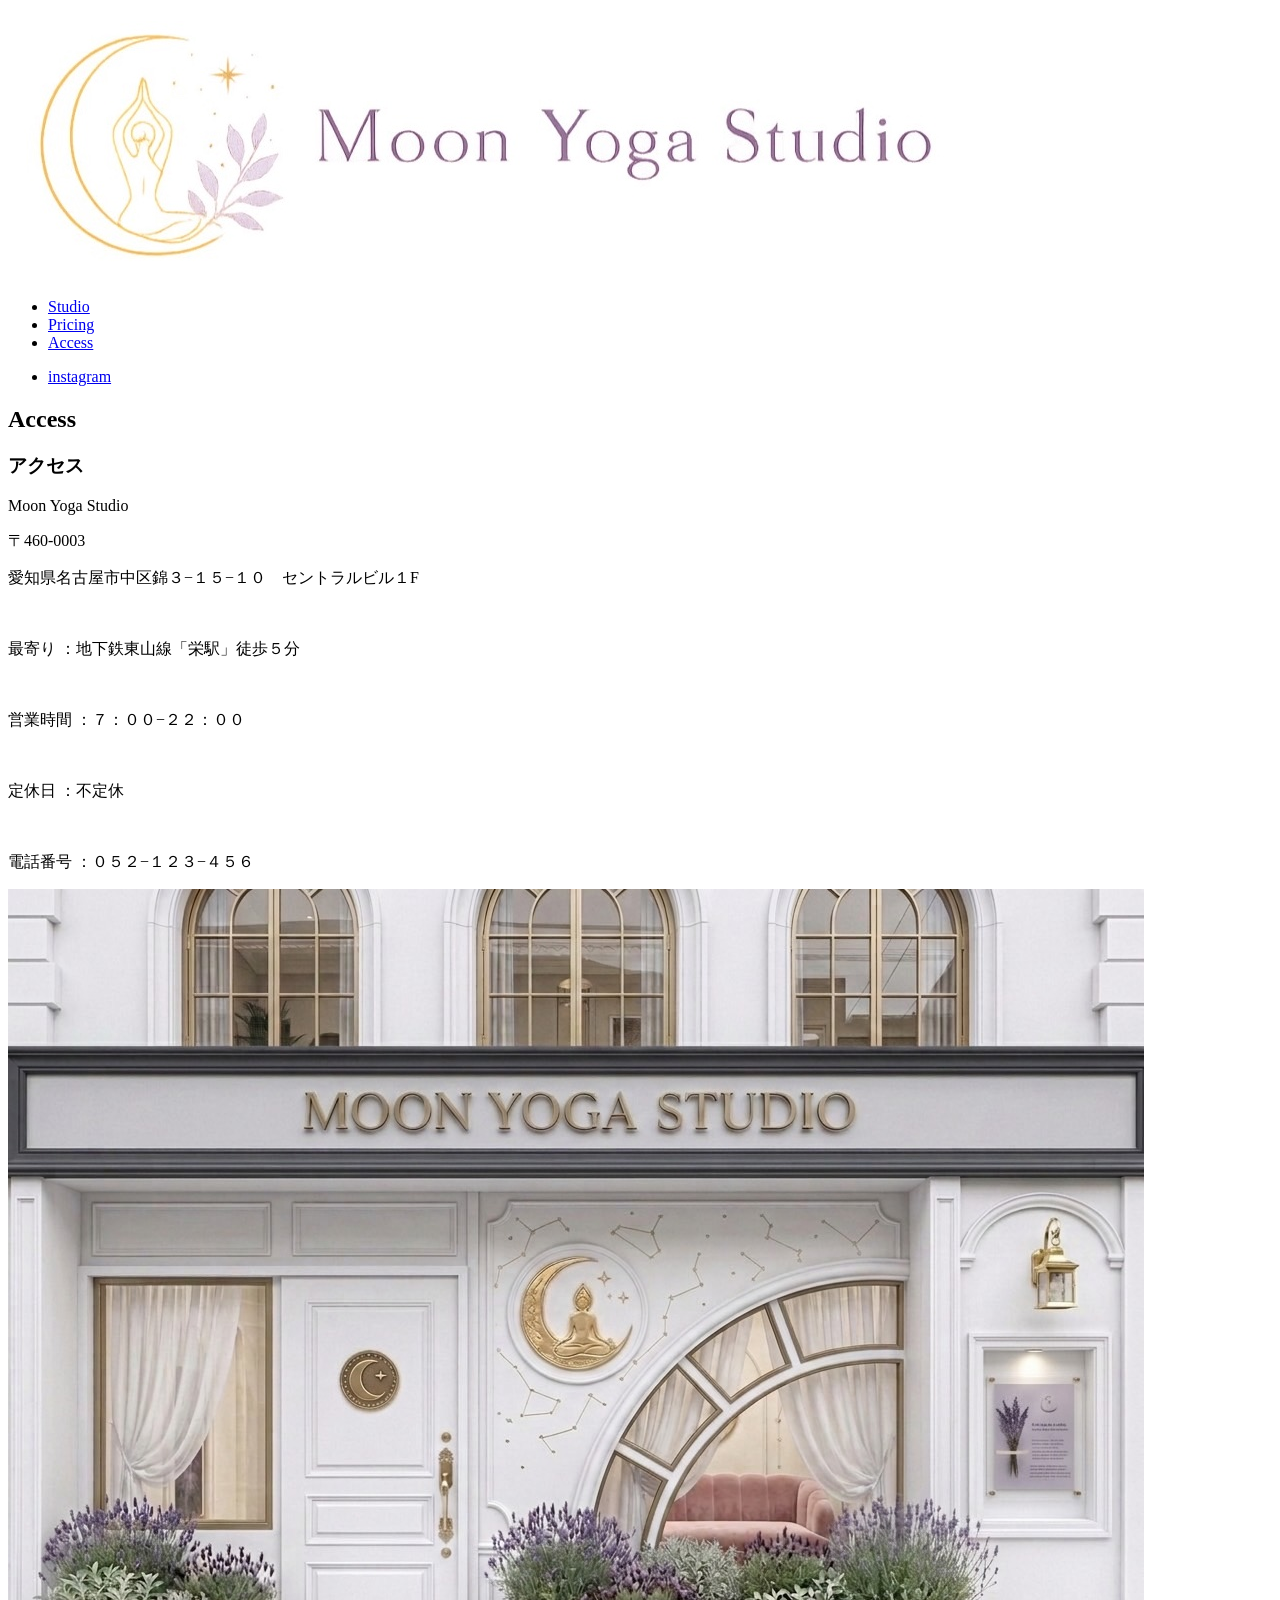
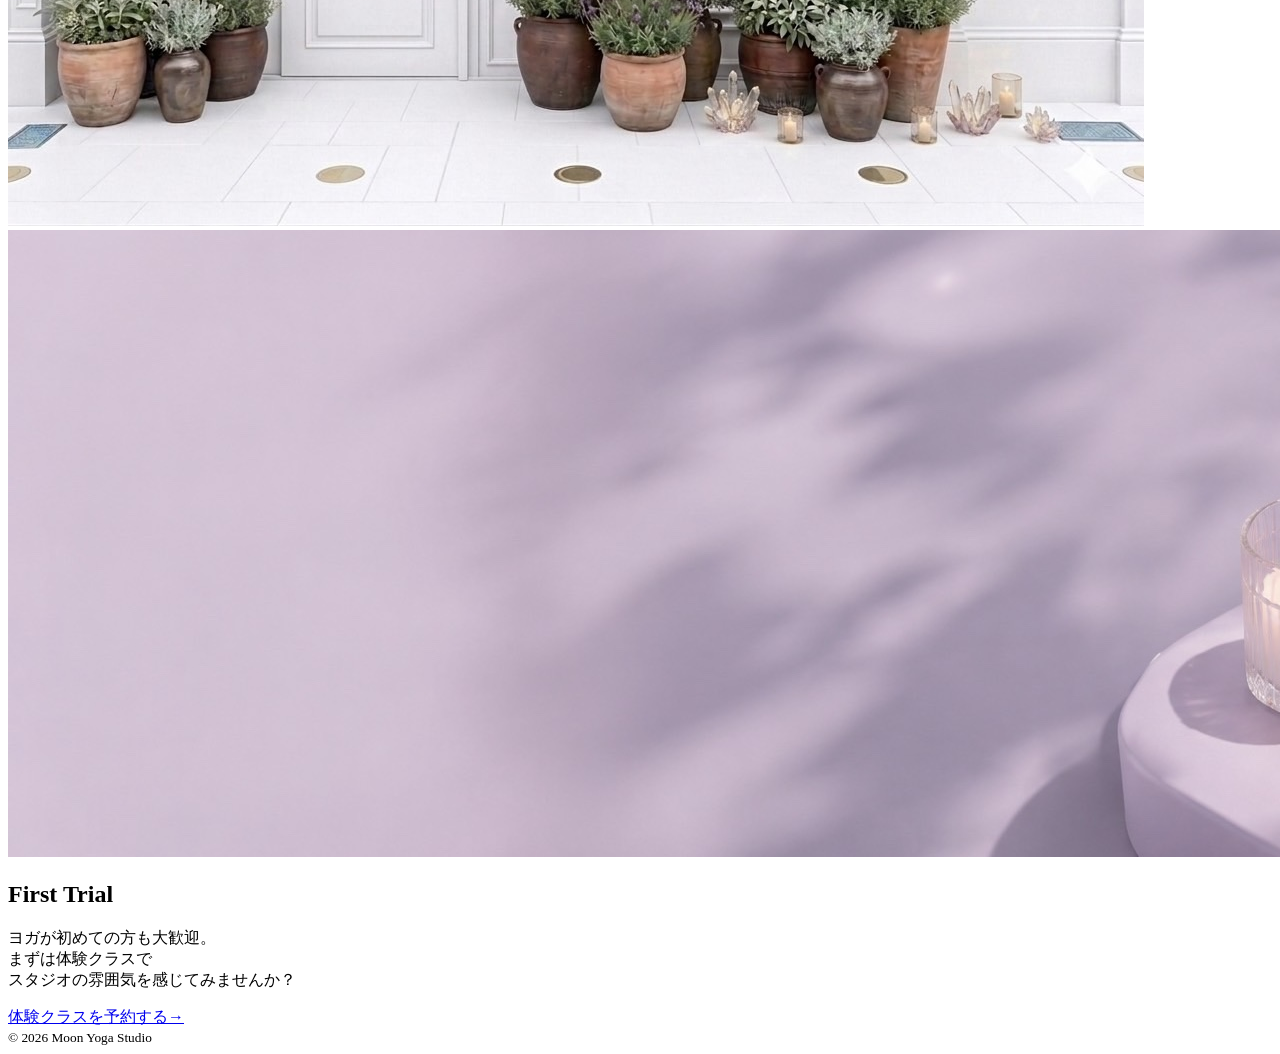
==== access.html @ e2ac2e9b "Add files via upload" ====
<!doctype html>
<html lang="ja">
  <head>
    <meta charset="UTF-8" />
    <meta name="viewport" content="width=device-width, initial-scale=1.0" />
    <title>Access</title>
    <link rel="stylesheet" href="https://unpkg.com/ress/dist/ress.min.css" />
    <link rel="stylesheet" href="css/style.css" />
    <link rel="preconnect" href="https://fonts.googleapis.com" />
    <link rel="preconnect" href="https://fonts.gstatic.com" crossorigin />
    <link
      href="https://fonts.googleapis.com/css2?family=Crimson+Text:ital,wght@0,400;0,600;0,700;1,400;1,600;1,700&family=Geologica:wght,CRSV@100..900,0&family=Josefin+Sans:ital,wght@0,100..700;1,100..700&family=Noto+Sans+JP:wght@100..900&family=Shippori+Mincho&display=swap"
      rel="stylesheet"
    />
  </head>

  <body>
    <header class="wrapper">
      <h1 class="site-title">
        <a href="index.html"><img src="img/logo.jpg" alt="" /></a>
      </h1>
      <nav>
        <ul class="nav-menu">
          <li><a href="studio.html">Studio</a></li>
          <li><a href="pricing.html">Pricing</a></li>
          <li><a href="access.html">Access</a></li>
        </ul>
        <ul class="sns">
          <li>
            <a href="https://www.instagram.com/" target="_blank">instagram</a>
          </li>
        </ul>
      </nav>

      <div class="toggle_btn">
        <span></span>
        <span></span>
        <span></span>
      </div>

      <div class="mask"></div>
    </header>
<section class="access-section">
  <div class="access-inner">

    <!-- タイトル -->
    <div class="section-title access-title">
      <span></span>
      <h2>Access</h2>
      <span></span>
    </div>

    <h3 class="access-heading">アクセス</h3>

    <!-- アクセス内容 -->
    <div class="access-content">

      <!-- 左側 -->
      <div class="access-info">

        <div class="access-name">
          <p>Moon Yoga Studio</p>
        </div>

        <p class="access-address">
          〒460-0003
        </p>

        <p class="access-address">
          愛知県名古屋市中区錦３−１５−１０　セントラルビル１F
        </p>

        <div class="access-item">
          <span class="access-icon"><img src="img/葉っぱ２.png
            " alt=""></span>
          <p>
            <span>最寄り</span>
            ：地下鉄東山線「栄駅」徒歩５分
          </p>
        </div>

        <div class="access-item">
          <span class="access-icon"><img src="img/葉っぱ２.png" alt=""></span>
          <p>
            <span>営業時間</span>
            ：７：００−２２：００
          </p>
        </div>

        <div class="access-item">
          <span class="access-icon"><img src="img/葉っぱ２.png" alt=""></span>
          <p>
            <span>定休日</span>
            ：不定休
          </p>
        </div>

        <div class="access-item">
          <span class="access-icon"><img src="img/葉っぱ２.png" alt=""></span>
          <p>
            <span>電話番号</span>
            ：０５２−１２３−４５６
          </p>
        </div>

      </div>

      <!-- 右側 -->
      <div class="access-image">
        <img src="img/studio.jpg" alt="Moon Yoga Studio 外観">
      </div>

    </div>

  </div>
</section>
    <footer>
      <div class="first-trial">
        <img src="img/lavender.jpg" alt="" />
        <div class="inner">
          <h2>First Trial</h2>
          <p>
            ヨガが初めての方も大歓迎。<br />
            まずは体験クラスで<br />
            スタジオの雰囲気を感じてみませんか？
          </p>

          <a href="contact.html">体験クラスを予約する→</a>
        </div>

        <small class="copyright">© 2026 Moon Yoga Studio</small>
      </div>
    </footer>
  </body>
  <script src="https://ajax.googleapis.com/ajax/libs/jquery/3.5.1/jquery.min.js"></script>
  <script src="js/main.js"></script>
</html>
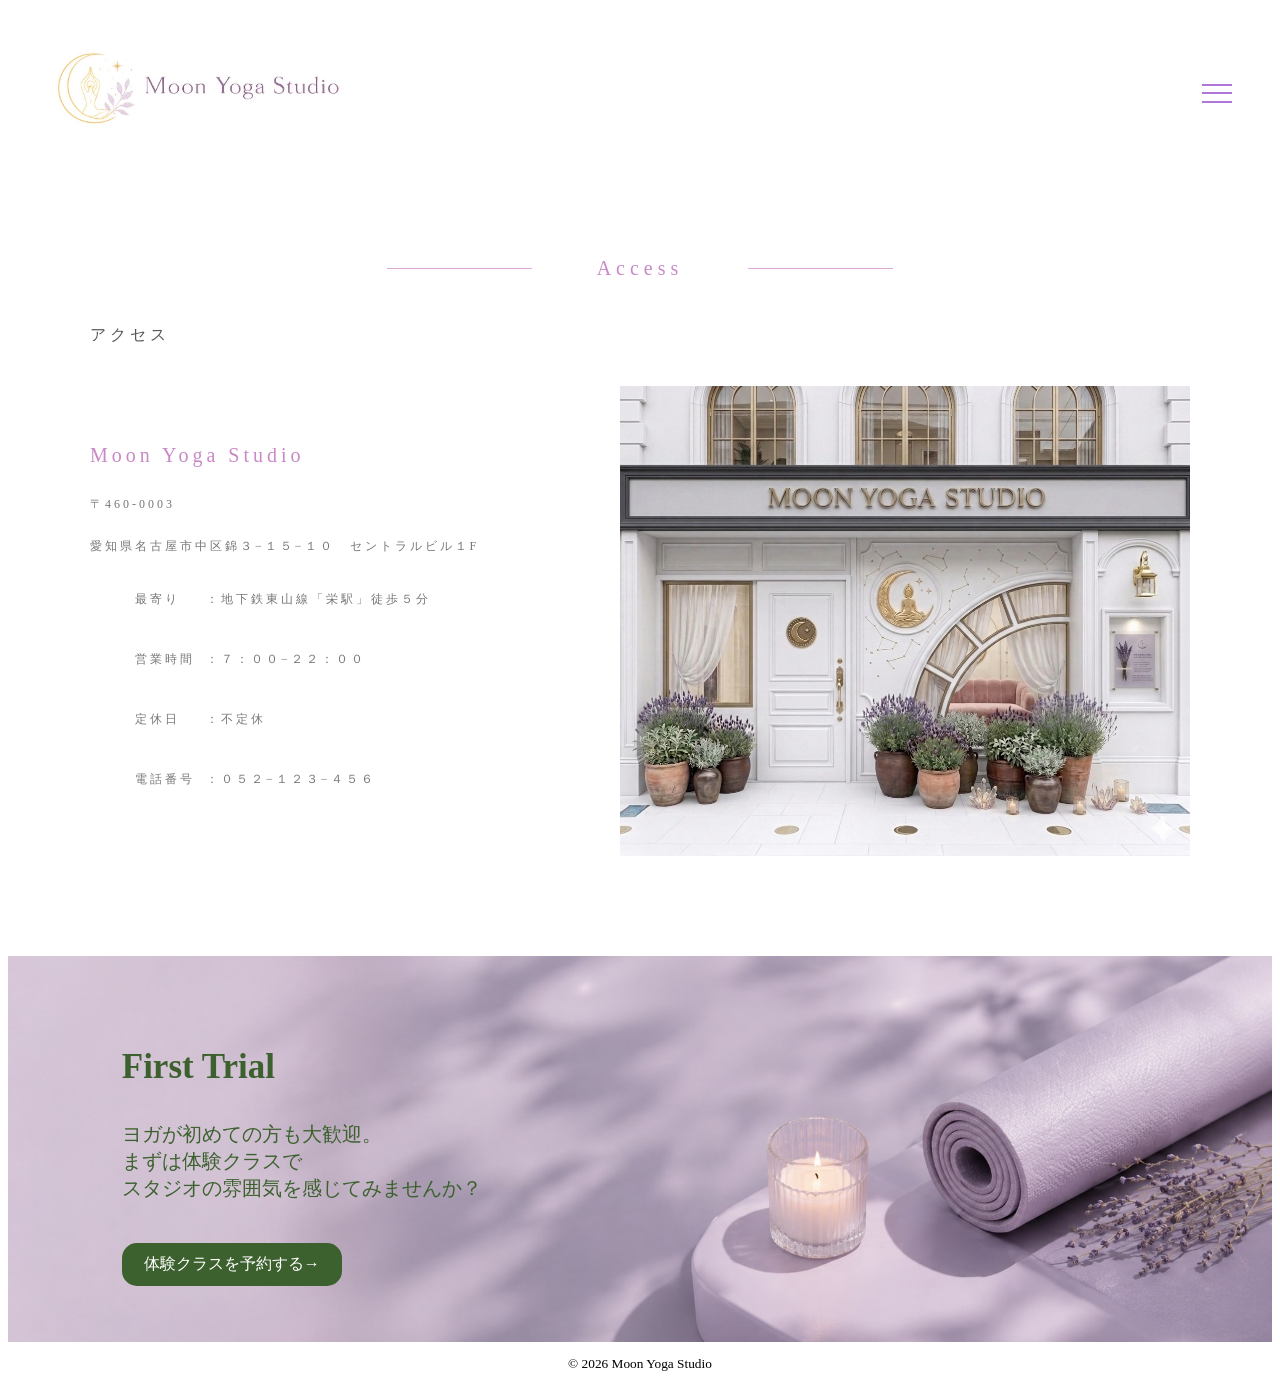
==== commit 56098360: "Add files via upload" ====
--- a/access.html
+++ b/access.html
@@ -71,8 +71,7 @@
         </p>
 
         <div class="access-item">
-          <span class="access-icon"><img src="img/葉っぱ２.png
-            " alt=""></span>
+          <span class="access-icon"><img src="img/leaf2.png" alt=""></span>
           <p>
             <span>最寄り</span>
             ：地下鉄東山線「栄駅」徒歩５分
@@ -80,7 +79,7 @@
         </div>
 
         <div class="access-item">
-          <span class="access-icon"><img src="img/葉っぱ２.png" alt=""></span>
+          <span class="access-icon"><img src="img/leaf2.png" alt=""></span>
           <p>
             <span>営業時間</span>
             ：７：００−２２：００
@@ -88,7 +87,7 @@
         </div>
 
         <div class="access-item">
-          <span class="access-icon"><img src="img/葉っぱ２.png" alt=""></span>
+          <span class="access-icon"><img src="img/leaf2.png" alt=""></span>
           <p>
             <span>定休日</span>
             ：不定休
@@ -96,7 +95,7 @@
         </div>
 
         <div class="access-item">
-          <span class="access-icon"><img src="img/葉っぱ２.png" alt=""></span>
+          <span class="access-icon"><img src="img/leaf2.png" alt=""></span>
           <p>
             <span>電話番号</span>
             ：０５２−１２３−４５６
--- a/css/style.css
+++ b/css/style.css
@@ -0,0 +1,1824 @@
+li {
+  list-style: none;
+}
+
+a {
+  text-decoration: none;
+}
+
+img {
+  width: 100%;
+}
+
+body {
+  font-family:
+    Crimson Text,
+    serif;
+}
+/*header---------*/
+.site-title img {
+  width: 300px;
+  height: auto;
+}
+header {
+  display: flex;
+  justify-content: space-between;
+  align-items: center;
+  padding: 20px 40px;
+}
+nav {
+  display: block;
+  position: fixed;
+  top: 0;
+  left: -300px;
+  bottom: 0;
+  width: 300px;
+  color: #fff;
+  padding: 60px 25px;
+  background-color: #1c4122e4;
+  overflow-x: hidden;
+  overflow-y: auto;
+  transition: all 0.5s;
+  z-index: 20;
+  opacity: 0;
+}
+
+.open nav {
+  left: 0;
+  opacity: 1;
+}
+
+nav a {
+  color: white;
+}
+.nav-menu li {
+  margin-top: 30px;
+  border-bottom: 1px solid white;
+}
+
+.sns li {
+  margin-top: 30px;
+}
+
+.toggle_btn {
+  width: 30px;
+  height: 30px;
+  /* border: 1px solid; */
+  position: relative;
+}
+
+.toggle_btn span {
+  display: block;
+  width: 30px;
+  height: 2px;
+  background-color: rgb(173, 118, 215);
+  position: absolute;
+  transition: all 0.5s;
+  z-index: 50;
+}
+
+.toggle_btn span:nth-child(1) {
+  top: 22%;
+}
+.toggle_btn span:nth-child(2) {
+  top: 50%;
+}
+.toggle_btn span:nth-child(3) {
+  top: 78%;
+}
+.open .toggle_btn span {
+  background-color: #fff;
+}
+.open .toggle_btn span:nth-child(1) {
+  top: 50%;
+  -webkit-transform: rotate(-315deg);
+  transform: rotate(-315deg);
+}
+.open .toggle_btn span:nth-child(2) {
+  opacity: 0;
+}
+.open .toggle_btn span:nth-child(3) {
+  top: 50%;
+  -webkit-transform: rotate(315deg);
+  transform: rotate(315deg);
+}
+
+.mask {
+  transition: all 0.5s;
+  display: none;
+}
+
+.open .mask {
+  display: block;
+  position: fixed;
+  top: 0;
+  left: 0;
+  width: 100%;
+  height: 100%;
+  background: rgb(215, 173, 247);
+  opacity: 0.8;
+  z-index: 10;
+  cursor: pointer;
+}
+
+main img {
+  max-width: 100%;
+  background-size: cover;
+  height: 100vh;
+  display: block;
+}
+
+.title {
+  position: relative;
+}
+
+.title h2 {
+  position: absolute;
+  top: 15%;
+  left: 9%;
+  color: #3c612e;
+  font-size: 40px;
+}
+
+.title p {
+  position: absolute;
+  top: 40%;
+  left: 9%;
+  color: rgb(62, 100, 65);
+  font-size: 20px;
+}
+
+.title a {
+  position: absolute;
+  top: 58%;
+  left: 9%;
+  border: 2px solid #3c612e;
+  padding: 9px 20px;
+  border-radius: 15px;
+  background-color: #3c612e;
+  color: white;
+}
+
+/*section class---------*/
+.concept {
+  background-color: rgba(12, 56, 20, 0.457);
+  padding-block: 50px;
+  padding: 20px 40px;
+  padding-top: 40px;
+  padding-bottom: 40px;
+}
+
+.item {
+  display: flex;
+  justify-content: space-between;
+  align-items: center;
+  gap: 80px;
+}
+
+.item img {
+  width: 45%;
+  display: block;
+}
+
+.item-text {
+  width: 80%;
+  margin: 0 auto;
+}
+.item h2 {
+  color: rgb(27, 69, 45);
+  margin-bottom: 50px;
+  font-size: 45px;
+}
+
+.item p {
+  color: rgb(27, 69, 45);
+  font-size: 20px;
+}
+.text-1 {
+  margin-left: 200px;
+}
+
+.text-2 {
+  margin-top: 90px;
+  margin-bottom: 65px;
+}
+
+.text-3 {
+  margin-left: 200px;
+}
+
+.reverse {
+  flex-direction: row-reverse;
+}
+
+.slide-text {
+  opacity: 0;
+  transform: translateX(-100px);
+  transition: 1.8s ease;
+}
+
+@media (max-width: 1024px) {
+  .text-1,
+  .text-3 {
+    margin-left: 80px;
+  }
+}
+
+@media (max-width: 768px) {
+  .item,
+  .item.reverse {
+    flex-direction: column;
+    gap: 30px;
+  }
+
+  .item img {
+    width: 100%;
+  }
+
+  .item-text {
+    width: 100%;
+  }
+
+  .item h2 {
+    font-size: 32px;
+    margin-bottom: 24px;
+  }
+
+  .item p {
+    font-size: 16px;
+  }
+
+  .text-1,
+  .text-3 {
+    margin-left: 0;
+  }
+
+  .text-2 {
+    margin-top: 40px;
+    margin-bottom: 30px;
+  }
+}
+
+@media (max-width: 480px) {
+  .item h2 {
+    font-size: 26px;
+  }
+}
+
+
+
+/* 2個目・4個目は右から */
+.slide-text:nth-child(even) {
+  transform: translateX(100px);
+}
+
+/* 表示されたら元の位置へ */
+.slide-text.active {
+  opacity: 1;
+  transform: translateX(0);
+}
+
+/*section class---------*/
+
+.class-title {
+  text-align: center;
+  margin-bottom: 50px;
+  margin-top: 50px;
+}
+
+.class-title h2 {
+  font-size: 40px;
+  margin-bottom: 20px;
+  color: #333232;
+}
+
+.class-title p {
+  font-size: 16px;
+  color: #333232;
+}
+
+.grid {
+  display: flex;
+  justify-content: center;
+  gap: 50px;
+}
+
+.class-item {
+  width: 320px;
+  background: #fff;
+  box-shadow: 0 8px 20px rgba(0, 0, 0, 0.1);
+  transition: all 0.3s ease;
+  text-align: center;
+}
+
+.item-yoga {
+  font-size: 2rem;
+  margin-bottom: 20px;
+  color: #333232;
+}
+
+.item-text {
+  font-size: 1rem;
+  color: #333232;
+  margin-bottom: 20px;
+}
+
+.fadein {
+  opacity: 0;
+  transform: translateY(20px);
+  transition: all 0.5s ease-in-out;
+}
+
+section.class {
+  margin-bottom: 50px;
+}
+
+.class-item img {
+  height: 250px;
+  overflow: hidden;
+}
+
+.container {
+  max-width: 1200px;
+  margin: 0 auto;
+}
+
+/*studio.html---------*/
+
+.feature-list {
+  list-style: none;
+  padding: 0;
+  margin: 0;
+}
+
+.feature-list li {
+  display: flex;
+  align-items: center;
+  gap: 10px;
+  margin-bottom: 12px;
+}
+
+.feature-list img {
+  width: 16px;
+  height: 16px;
+  object-fit: contain;
+  flex-shrink: 0;
+}
+
+/*footer---------*/
+
+.first-trial img {
+  width: 100%;
+  height: auto;
+}
+
+.first-trial {
+  position: relative;
+}
+
+.inner {
+  max-width: 1200px;
+  margin: 0 auto;
+}
+
+.inner h2 {
+  position: absolute;
+  top: 15%;
+  left: 9%;
+  color: #3c612e;
+  font-size: 35px;
+}
+
+.inner p {
+  position: absolute;
+  top: 35%;
+  left: 9%;
+  color: #3c612e;
+  font-size: 20px;
+}
+
+.inner a {
+  position: absolute;
+  top: 69%;
+  left: 9%;
+  border: 2px solid #3c612e;
+  padding: 9px 20px;
+  border-radius: 15px;
+  background-color: #3c612e;
+  color: white;
+}
+
+footer small {
+  display: block;
+  text-align: center;
+  margin-top: 10px;
+  margin-bottom: 10px;
+}
+
+/*studio.html---------*/
+
+.about-studio,
+.about-facilities {
+  display: flex;
+  justify-content: space-between;
+  align-items: center;
+  gap: 80px;
+  max-width: 1200px;
+  margin: 0 auto;
+}
+
+.about {
+  background-color: rgba(55, 65, 57, 0.062);
+  padding-top: 30px;
+  padding-bottom: 30px;
+}
+
+.feature-list li {
+  display: flex;
+  align-items: center;
+  justify-content: center;
+  gap: 8px;
+  color: rgba(204, 98, 179, 0.803);
+  white-space: nowrap;
+  position: relative;
+}
+
+.facilities-list img {
+  width: 30px;
+  height: 30px;
+  object-fit: contain;
+}
+
+.feature-list li img {
+  width: 30px;
+  height: 30px;
+  object-fit: contain;
+}
+
+.feature-icon {
+  position: absolute;
+  top: 0;
+  left: 30px;
+}
+
+.feature-text {
+  width: 100%;
+  text-align: center;
+}
+
+.about-studiotext h2,
+.facilities-text h2 {
+  color: rgba(176, 100, 158, 0.803);
+  margin-bottom: 35px;
+  font-size: 45px;
+  margin-top: 30px;
+  white-space: nowrap;
+  text-align: center;
+}
+
+.about-studiotext h3,
+.facilities-text h3 {
+  color: rgba(16, 14, 16, 0.707);
+  font-size: 20px;
+  margin-bottom: 40px;
+  text-align: center;
+  font-weight: 400;
+}
+
+.about-studiotext p,
+.facilities-text p {
+  color: rgba(9, 8, 9, 0.803);
+  font-size: 16px;
+  margin-top: 10px;
+  margin-bottom: 30px;
+  text-align: center;
+  line-height: 2;
+  white-space: nowrap;
+}
+
+.about-studioimg img {
+  width: 80%;
+  height: auto;
+  border-radius: 10px;
+  margin-left: 160px;
+}
+
+.facilities-list li {
+  display: flex;
+  align-items: center;
+  justify-content: center;
+  gap: 8px;
+  color: rgba(204, 98, 179, 0.803);
+  white-space: nowrap;
+  margin-bottom: 12px;
+  position: relative;
+}
+
+.facilities-list li img {
+  width: 30px;
+  height: 30px;
+  object-fit: contain;
+}
+
+.facilities {
+  background-color: rgba(188, 143, 143, 0.293);
+  padding-top: 30px;
+  padding-bottom: 30px;
+}
+
+.facilities-img img {
+  width: 80%;
+  height: auto;
+  border-radius: 10px;
+  margin-right: 160px;
+}
+
+
+
+.class-item2 {
+  width: 450px;
+  background: #fff;
+  box-shadow: 0 8px 20px rgba(0, 0, 0, 0.1);
+  transition: all 0.3s ease;
+  text-align: center;
+  border-radius: 10px;
+}
+
+.class-item2 img {
+  border-radius: 10px 10px 0 0;
+}
+
+.facilities2 {
+  padding-top: 30px;
+  padding-bottom: 30px;
+}
+
+.price-section {
+  max-width: 1200px;
+  margin: 0 auto;
+  position: relative;
+  padding: 80px 20px 100px;
+  color: #777;
+  font-family: "Times New Roman", "Yu Mincho", "Hiragino Mincho ProN", serif;
+}
+
+.price-decoration {
+  position: absolute;
+  top: 10px;
+  right: 100px;
+  width: 160px;
+  height: auto;
+  transform: scaleX(-1);
+}
+
+/* =========================
+   タイトル
+========================= */
+
+.section-title {
+  display: flex;
+  align-items: center;
+  justify-content: center;
+  gap: 35px;
+}
+
+.section-title span {
+  width: 170px;
+  height: 1px;
+  background-color: #d18bdd;
+}
+
+.section-title h2 {
+  margin: 0;
+  color: #c978d5;
+  font-size: 24px;
+  font-weight: 400;
+  letter-spacing: 7px;
+}
+
+.section-subtitle {
+  text-align: center;
+  margin: 45px 0 140px;
+  font-size: 21px;
+  letter-spacing: 5px;
+  color: #777;
+}
+
+/* =========================
+   料金カード
+========================= */
+
+.price-cards {
+  display: flex;
+  gap: 32px;
+  justify-content: center;
+}
+
+.price-card {
+  width: 25%;
+  min-height: 435px;
+  border: 1px solid #d98be4;
+  box-sizing: border-box;
+}
+
+/* カード上部 */
+
+.card-header {
+  height: 113px;
+  background-color: #f3e4f5;
+  text-align: center;
+  padding-top: 27px;
+  box-sizing: border-box;
+}
+
+.card-header h3 {
+  margin: 0 0 20px;
+  color: #c879d3;
+  font-size: 22px;
+  font-weight: 400;
+  letter-spacing: 4px;
+}
+
+.card-header p {
+  margin: 0;
+  color: #777;
+  font-size: 13px;
+  letter-spacing: 2px;
+}
+
+/* カード下部 */
+
+.card-body {
+  padding: 50px 25px;
+}
+
+/* 価格 */
+
+.price {
+  margin: 0;
+  text-align: center;
+  color: #c879d3;
+  font-size: 32px;
+  letter-spacing: 5px;
+}
+
+.tax {
+  margin: 5px 0 55px;
+  text-align: center;
+  color: #c879d3;
+  font-size: 13px;
+  letter-spacing: 2px;
+}
+
+/* 説明 */
+
+.card-body ul {
+  list-style: none;
+  padding: 0;
+  margin: 0;
+}
+
+.card-body li {
+  display: flex;
+  align-items: center;
+  gap: 15px;
+  margin-bottom: 25px;
+  font-size: 14px;
+  letter-spacing: 2px;
+  white-space: nowrap;
+}
+
+.leaf {
+  color: #d895dc;
+  font-size: 28px;
+  line-height: 1;
+}
+
+/* =========================
+   入会金
+========================= */
+
+.entry-fee {
+  max-width: 970px;
+  min-height: 125px;
+  margin: 90px auto 0;
+  background-color: #f3e4f5;
+
+  display: flex;
+  align-items: center;
+  justify-content: center;
+  gap: 60px;
+}
+
+.fee-left {
+  width: 250px;
+  text-align: center;
+}
+
+.fee-left p {
+  margin: 0 0 15px;
+  font-size: 14px;
+  letter-spacing: 3px;
+}
+
+.fee-left strong {
+  color: #c879d3;
+  font-size: 28px;
+  font-weight: 400;
+  letter-spacing: 4px;
+}
+
+.fee-line {
+  width: 1px;
+  height: 80px;
+  background-color: #d18bdd;
+}
+
+.fee-text {
+  margin: 0;
+  font-size: 13px;
+  line-height: 2;
+  letter-spacing: 2px;
+  text-align: center;
+}
+
+.card-body li img {
+  width: 35px;
+  height: auto;
+}
+
+/* =========================
+   Access
+========================= */
+
+.access-section {
+  padding: 80px 0 100px;
+  background-color: #fff;
+}
+
+.access-inner {
+  width: 90%;
+  max-width: 1100px;
+  margin: 0 auto;
+}
+
+
+/* タイトル */
+
+.section-title {
+  display: flex;
+  align-items: center;
+  justify-content: center;
+  gap: 65px;
+}
+
+.section-title span {
+  display: block;
+  width: 145px;
+  height: 1px;
+  background-color: #dca9d8;
+}
+
+.section-title h2 {
+  margin: 0;
+  color: #c889c6;
+  font-family: serif;
+  font-size: 20px;
+  font-weight: 400;
+  letter-spacing: 5px;
+}
+
+
+/* 日本語タイトル */
+
+.access-heading {
+  margin: 45px 0 40px;
+  color: #555;
+  font-size: 16px;
+  font-weight: 400;
+  letter-spacing: 4px;
+}
+
+
+/* 左右 */
+
+.access-content {
+  display: flex;
+  align-items: center;
+  justify-content: space-between;
+  gap: 70px;
+}
+
+
+/* 左側 */
+
+.access-info {
+  width: 42%;
+}
+
+.access-name {
+  margin-bottom: 25px;
+}
+
+.access-name p {
+  margin: 0;
+  color: #c889c6;
+  font-family: serif;
+  font-size: 20px;
+  letter-spacing: 4px;
+}
+
+
+.access-address {
+  margin: 0 0 18px;
+  color: #777;
+  font-size: 12px;
+  letter-spacing: 3px;
+  line-height: 2;
+}
+
+
+/* 項目 */
+
+.access-item {
+  display: flex;
+  align-items: center;
+  gap: 20px;
+  margin-top: 25px;
+}
+
+.access-item p {
+  margin: 0;
+  color: #777;
+  font-size: 12px;
+  letter-spacing: 3px;
+  line-height: 1.8;
+}
+
+.access-item p span {
+  display: inline-block;
+  width: 65px;
+}
+
+
+/* 葉っぱアイコン */
+
+.access-icon {
+  display: flex;
+  align-items: center;
+  justify-content: center;
+
+  width: 25px;
+  height: 35px;
+
+  color: #d9a9d5;
+  font-size: 24px;
+  transform: rotate(-45deg);
+}
+
+
+/* 右側画像 */
+
+.access-image {
+  width: 52%;
+}
+
+.access-image img {
+  display: block;
+  width: 100%;
+  height: auto;
+}
+
+/* =========================
+   Contact
+========================= */
+
+.contact {
+  min-height: 100vh;
+  background-color: rgba(55, 65, 57, 0.062);
+  padding: 80px 20px;
+  box-sizing: border-box;
+}
+
+.contact-inner {
+  width: 100%;
+  max-width: 700px;
+  margin: 0 auto;
+  background: #fff;
+  padding: 60px 70px;
+  box-sizing: border-box;
+  border-radius: 10px;
+  box-shadow: 0 8px 25px rgba(0, 0, 0, 0.08);
+}
+
+.contact h1 {
+  color: rgba(176, 100, 158, 0.803);
+  font-family: "Times New Roman", "Yu Mincho",
+    "Hiragino Mincho ProN", serif;
+  font-size: 45px;
+  text-align: center;
+  margin: 0 0 15px;
+  letter-spacing: 3px;
+}
+
+.contact-subtitle {
+  color: rgba(16, 14, 16, 0.707);
+  text-align: center;
+  font-size: 20px;
+  margin-bottom: 15px;
+}
+
+.contact-description {
+  color: rgba(9, 8, 9, 0.7);
+  text-align: center;
+  font-size: 14px;
+  line-height: 2;
+  margin-bottom: 45px;
+}
+
+.contact-form {
+  width: 100%;
+}
+
+.form-item {
+  margin-bottom: 25px;
+}
+
+.form-item label {
+  display: block;
+  color: #555;
+  font-size: 14px;
+  margin-bottom: 8px;
+}
+
+.form-item label span {
+  color: rgba(204, 98, 179, 0.803);
+  font-size: 11px;
+  margin-left: 5px;
+}
+
+.form-item input,
+.form-item select,
+.form-item textarea {
+  width: 100%;
+  padding: 13px 15px;
+  box-sizing: border-box;
+  border: 1px solid #ddd;
+  border-radius: 5px;
+  background: #fff;
+  font-family: inherit;
+  font-size: 14px;
+  color: #555;
+}
+
+.form-item input:focus,
+.form-item select:focus,
+.form-item textarea:focus {
+  outline: none;
+  border-color: rgba(176, 100, 158, 0.6);
+}
+
+.form-item textarea {
+  resize: vertical;
+}
+
+.contact-button {
+  display: block;
+  width: 250px;
+  margin: 40px auto 0;
+  padding: 15px 20px;
+  border: none;
+  border-radius: 30px;
+  background-color: rgba(176, 100, 158, 0.803);
+  color: #fff;
+  font-size: 15px;
+  cursor: pointer;
+  transition: 0.3s;
+}
+
+.contact-button:hover {
+  opacity: 0.8;
+}
+
+.back-link {
+  display: block;
+  width: fit-content;
+  margin: 35px auto 0;
+  color: rgba(176, 100, 158, 0.803);
+  text-decoration: none;
+  font-size: 14px;
+}
+
+/* =========================
+   スマホ用
+========================= */
+
+@media screen and (max-width: 768px) {
+  .price-section {
+    padding: 50px 20px 0;
+  }
+
+  /* =========================
+     タイトル
+  ========================= */
+
+  .section-title {
+    gap: 20px;
+  }
+
+  .section-title span {
+    width: 105px;
+  }
+
+  .section-title h2 {
+    font-size: 18px;
+    letter-spacing: 4px;
+    white-space: nowrap;
+  }
+
+  .section-subtitle {
+    margin: 25px 0 70px;
+    font-size: 15px;
+    letter-spacing: 3px;
+  }
+
+  /* =========================
+     料金カード
+  ========================= */
+
+  .price-cards {
+    display: flex;
+    flex-direction: column;
+    gap: 46px;
+  }
+
+  .price-card {
+    width: 100%;
+    height: 150px;
+    min-height: 150px;
+
+    display: flex;
+
+    border: 1px solid #d98be4;
+    box-sizing: border-box;
+  }
+
+  /* =========================
+     左側
+  ========================= */
+
+  .card-header {
+    width: 50%;
+    height: 100%;
+
+    padding: 30px 10px 15px;
+
+    display: flex;
+    flex-direction: column;
+    align-items: center;
+    justify-content: flex-start;
+
+    box-sizing: border-box;
+  }
+
+  .card-header h3 {
+    margin: 0 0 23px;
+
+    font-size: 16px;
+    letter-spacing: 3px;
+    white-space: nowrap;
+  }
+
+  .card-header p {
+    margin: 0;
+
+    font-size: 11px;
+    letter-spacing: 1.5px;
+    text-align: center;
+    white-space: nowrap;
+  }
+
+  /* =========================
+     右側
+  ========================= */
+
+  .card-body {
+    width: 50%;
+    height: 100%;
+
+    padding: 18px 10px;
+
+    box-sizing: border-box;
+  }
+
+  /* 料金 */
+
+  .price-wrap {
+    display: flex;
+    align-items: baseline;
+    justify-content: center;
+
+    gap: 7px;
+
+    margin: 0 0 16px;
+  }
+
+  .price {
+    margin: 0;
+
+    color: #c879d3;
+    font-size: 21px;
+    letter-spacing: 2px;
+
+    white-space: nowrap;
+  }
+
+  .tax {
+    margin: 0;
+
+    color: #c879d3;
+    font-size: 10px;
+    letter-spacing: 0;
+
+    white-space: nowrap;
+  }
+
+  /* =========================
+     説明・葉っぱ
+  ========================= */
+
+  .card-body ul {
+    margin: 0;
+    padding: 0;
+
+    list-style: none;
+  }
+
+  .card-body li {
+    display: flex;
+    align-items: center;
+justify-content: center;
+    gap: 10px;
+
+    height: 40px;
+    margin: 0 0 2px;
+    padding: 0;
+
+    font-size: 10px;
+    letter-spacing: 0.5px;
+
+    white-space: nowrap;
+  }
+
+  .leaf {
+    flex: 0 0 27px;
+
+    width: 27px;
+    height: 27px;
+
+    display: flex;
+    align-items: center;
+    justify-content: center;
+
+    font-size: 20px;
+    line-height: 1;
+  }
+
+  /* =========================
+     入会金
+  ========================= */
+
+  .entry-fee {
+    width: calc(100% + 40px);
+    max-width: none;
+
+    min-height: 178px;
+
+    margin: 62px -20px 0;
+
+    padding: 30px 20px;
+
+    display: flex;
+    flex-direction: column;
+
+    gap: 0;
+
+    box-sizing: border-box;
+    margin-bottom: 40px;
+  }
+
+  .fee-left {
+    width: 100%;
+
+    display: flex;
+    justify-content: center;
+    align-items: center;
+
+    gap: 55px;
+  }
+
+  .fee-left p {
+    margin: 0;
+
+    font-size: 13px;
+    letter-spacing: 2px;
+  }
+
+  .fee-left strong {
+    font-size: 22px;
+  }
+
+  .fee-line {
+    width: 105px;
+    height: 1px;
+
+    margin: 20px 0 22px;
+  }
+
+  .fee-text {
+    font-size: 11px;
+    line-height: 2.2;
+    letter-spacing: 1.5px;
+
+    white-space: nowrap;
+  }
+
+  /* =========================
+     飾り画像
+  ========================= */
+
+  .price-decoration {
+    width: 100px;
+    top: 0;
+    right: 0;
+  }
+}
+
+/* =========================
+   スマホ用
+========================= */
+
+@media screen and (max-width: 768px) {
+
+  .first-trial {
+    position: relative;
+  }
+
+  .first-trial img {
+    width: 100%;
+    height: 220px;
+    object-fit: cover;
+  }
+
+  .inner {
+    max-width: none;
+    padding: 25px 20px 30px;
+    text-align: center;
+  }
+
+  .inner h2 {
+    position: static;
+    margin: 0 0 18px;
+    color: #3c612e;
+    font-size: 26px;
+  }
+
+  .inner p {
+    position: static;
+    margin: 0 0 25px;
+    color: #3c612e;
+    font-size: 14px;
+    line-height: 2;
+  }
+
+  .inner a {
+    position: static;
+    display: inline-block;
+    padding: 9px 18px;
+    border: 2px solid #3c612e;
+    border-radius: 15px;
+    background-color: #3c612e;
+    color: white;
+    font-size: 13px;
+    text-decoration: none;
+  }
+
+  footer small {
+    margin: 10px 0;
+    font-size: 10px;
+  }
+}
+
+/* =========================
+   スマホ用
+========================= */
+
+@media screen and (max-width: 768px) {
+
+  /* ---------- メイン ---------- */
+
+  .title {
+    position: relative;
+    width: 100%;
+  }
+
+  .title img {
+    width: 100%;
+    height: 550px;
+    object-fit: cover;
+  }
+
+  .title h2 {
+    position: absolute;
+    top: 28%;
+    left: 50%;
+    transform: translateX(-50%);
+
+    width: 100%;
+    margin: 0;
+
+    text-align: center;
+    font-size: 25px;
+    line-height: 1.8;
+    white-space: nowrap;
+  }
+
+  .title p {
+    position: absolute;
+    top: 51%;
+    left: 50%;
+    transform: translateX(-50%);
+
+    width: 100%;
+    margin: 0;
+
+    text-align: center;
+    font-size: 13px;
+  }
+
+  .title a {
+    position: absolute;
+    top: 62%;
+    left: 50%;
+    transform: translateX(-50%);
+
+    padding: 9px 18px;
+
+    font-size: 12px;
+    white-space: nowrap;
+  }
+
+
+  /* ---------- Concept ---------- */
+
+  .concept .container {
+  width: 100%;
+  padding: 0 20px;
+  box-sizing: border-box;
+}
+
+.concept .item {
+  display: flex;
+  flex-direction: column;
+  gap: 25px;
+  margin-bottom: 70px;
+}
+
+.concept .item.reverse {
+  flex-direction: column;
+}
+
+.concept .item img {
+  width: 100%;
+  height: auto;
+}
+
+.concept .item-text {
+  width: 100%;
+  text-align: center;
+}
+
+.concept .item-text h2,
+.concept .item-text p {
+  position: static;
+  top: auto;
+  left: auto;
+  transform: none;
+  width: 100%;
+  text-align: center;
+  margin-left: auto;
+  margin-right: auto;
+}
+
+.concept .item-text h2 {
+  font-size: 21px;
+  line-height: 1.8;
+}
+
+.concept .item-text p {
+  font-size: 13px;
+  line-height: 2;
+}
+
+  /* ---------- Class ---------- */
+
+  .class .container {
+    width: 100%;
+    padding: 0 20px;
+    box-sizing: border-box;
+  }
+
+  .class-title {
+    text-align: center;
+  }
+
+  .class-title h2 {
+    font-size: 25px;
+  }
+
+  .class-title p {
+    font-size: 13px;
+  }
+
+  .grid {
+    display: flex;
+    flex-direction: column;
+    gap: 45px;
+  }
+
+  .class-item {
+    width: 100%;
+  }
+
+  .class-item img {
+    width: 100%;
+    height: auto;
+  }
+
+  .item-content {
+    text-align: center;
+  }
+
+  .item-yoga {
+    font-size: 18px;
+  }
+
+  .item-text {
+    font-size: 13px;
+    line-height: 2;
+  }
+
+}
+
+/* =========================
+   スマホ用
+========================= */
+
+@media screen and (max-width: 768px) {
+
+  .access-section {
+    padding: 55px 20px 70px;
+  }
+
+  .access-inner {
+    width: 100%;
+  }
+
+
+  /* タイトル */
+
+  .section-title {
+    gap: 20px;
+  }
+
+  .section-title span {
+    width: 70px;
+  }
+
+  .section-title h2 {
+    font-size: 18px;
+    letter-spacing: 4px;
+    white-space: nowrap;
+  }
+
+
+  /* 日本語タイトル */
+
+  .access-heading {
+    margin: 35px 0 30px;
+    font-size: 15px;
+    letter-spacing: 3px;
+  }
+
+
+  /* 左右を縦並び */
+
+  .access-content {
+    display: flex;
+    flex-direction: column;
+    gap: 45px;
+    align-items: stretch;
+  }
+
+
+  /* 情報 */
+
+  .access-info {
+    width: 100%;
+  }
+
+  .access-name {
+    margin-bottom: 20px;
+  }
+
+  .access-name p {
+    font-size: 18px;
+    letter-spacing: 3px;
+  }
+
+
+  .access-address {
+    font-size: 11px;
+    letter-spacing: 2px;
+    line-height: 2;
+    margin-bottom: 12px;
+  }
+
+
+  /* 各項目 */
+
+  .access-item {
+    align-items: flex-start;
+    gap: 12px;
+    margin-top: 22px;
+  }
+
+  .access-item p {
+    font-size: 11px;
+    letter-spacing: 2px;
+    line-height: 2;
+  }
+
+  .access-item p span {
+    width: 55px;
+  }
+
+
+  /* 葉っぱ */
+
+  .access-icon {
+    width: 25px;
+    height: 25px;
+    font-size: 20px;
+    flex-shrink: 0;
+  }
+
+
+  /* 画像 */
+
+  .access-image {
+    width: 100%;
+  }
+
+  .access-image img {
+    width: 100%;
+    height: auto;
+  }
+
+}
+
+/* =========================
+   スマホ用
+========================= */
+
+
+
+
+
+@media screen and (max-width: 1200px) {
+
+  /* About / Facilities 共通 */
+  .about-studio,
+  .about-facilities {
+    display: flex;
+    flex-direction: column;
+    gap: 40px;
+    width: 100%;
+    max-width: none;
+    margin: 0;
+    padding: 0 20px;
+    box-sizing: border-box;
+  }
+
+   .about-studioimg img {
+    display: block;
+    width: 100%;
+    margin-left: 0;
+   
+  }
+
+  .about {
+    padding-top: 40px;
+    padding-bottom: 40px;
+  }
+
+  /* About Studio */
+  .about-studiotext,
+  .facilities-text {
+    width: 100%;
+  }
+
+  .about-studiotext h2,
+  .facilities-text h2 {
+    font-size: 30px;
+    margin-top: 0;
+    margin-bottom: 20px;
+    letter-spacing: 2px;
+  }
+
+  .about-studiotext h3,
+  .facilities-text h3 {
+    font-size: 16px;
+    margin-bottom: 25px;
+  }
+
+  .about-studiotext p,
+  .facilities-text p {
+    font-size: 14px;
+    line-height: 2;
+    margin-top: 10px;
+    margin-bottom: 20px;
+    white-space: normal;
+  }
+
+  /* About Studio 画像 */
+  .about-studioimg {
+    width: 100%;
+    margin-bottom: 30px;
+  }
+
+  .about-studioimg img {
+    width: 100%;
+    height: auto;
+    margin-left: 0;
+    border-radius: 10px;
+  
+  }
+
+  /* 特徴リスト */
+  .feature-list,
+  .facilities-list {
+    padding: 0;
+    margin: 30px 0 0;
+  }
+
+  .feature-list li,
+  .facilities-list li {
+    justify-content: center;
+    gap: 8px;
+    font-size: 14px;
+    margin-bottom: 15px;
+    white-space: normal;
+  }
+
+  .feature-icon {
+    position: static;
+    width: 30px;
+    height: 30px;
+    flex-shrink: 0;
+  }
+
+  .feature-icon img {
+    width: 30px;
+    height: 30px;
+  }
+
+  .feature-text {
+    width: auto;
+    text-align: left;
+  }
+
+
+  /* =========================
+     Facilities
+  ========================= */
+
+  .facilities {
+    padding-top: 50px;
+    padding-bottom: 50px;
+  }
+
+  .facilities-img {
+    width: 100%;
+  }
+
+  .facilities-img img {
+    width: 100%;
+    height: auto;
+    margin-right: 0;
+    border-radius: 10px;
+  }
+
+  /* スマホでは画像→文章の順番 */
+  .about-facilities {
+    flex-direction: column;
+  }
+
+  .facilities-text {
+    width: 100%;
+  }
+
+
+  /* =========================
+     Facilities 2
+  ========================= */
+
+  .facilities2 {
+    padding: 50px 20px;
+  }
+
+  .facilities2 .grid {
+    display: flex;
+    flex-direction: column;
+    gap: 30px;
+    width: 100%;
+  }
+
+  .class-item2 {
+    width: 100%;
+    max-width: 450px;
+    margin: 0 auto;
+  }
+
+  .class-item2 img {
+    width: 100%;
+    height: auto;
+    display: block;
+  }
+
+  .class-item2 .item-content {
+    padding: 15px 10px 20px;
+  }
+
+  .class-item2 .item-yoga {
+    font-size: 18px;
+  }
+
+  .class-item2 .item-text {
+    font-size: 14px;
+    line-height: 1.8;
+  }
+
+
+  /* =========================
+     Price
+  ========================= */
+
+  .price-section {
+    width: 100%;
+    max-width: none;
+    box-sizing: border-box;
+    padding: 50px 20px 70px;
+  }
+
+  .price-decoration {
+    top: 10px;
+    right: 20px;
+    width: 90px;
+  }
+
+
+  /* =========================
+     First Trial
+  ========================= */
+
+  .first-trial {
+    position: relative;
+  }
+
+  .first-trial img {
+    width: 100%;
+    height: auto;
+    display: block;
+  }
+
+  .first-trial .inner {
+    padding: 30px 20px;
+    text-align: center;
+  }
+
+  .first-trial h2 {
+    font-size: 30px;
+  }
+
+  .first-trial p {
+    font-size: 14px;
+    line-height: 2;
+  }
+
+  .first-trial a {
+    font-size: 14px;
+  }
+
+}
+
